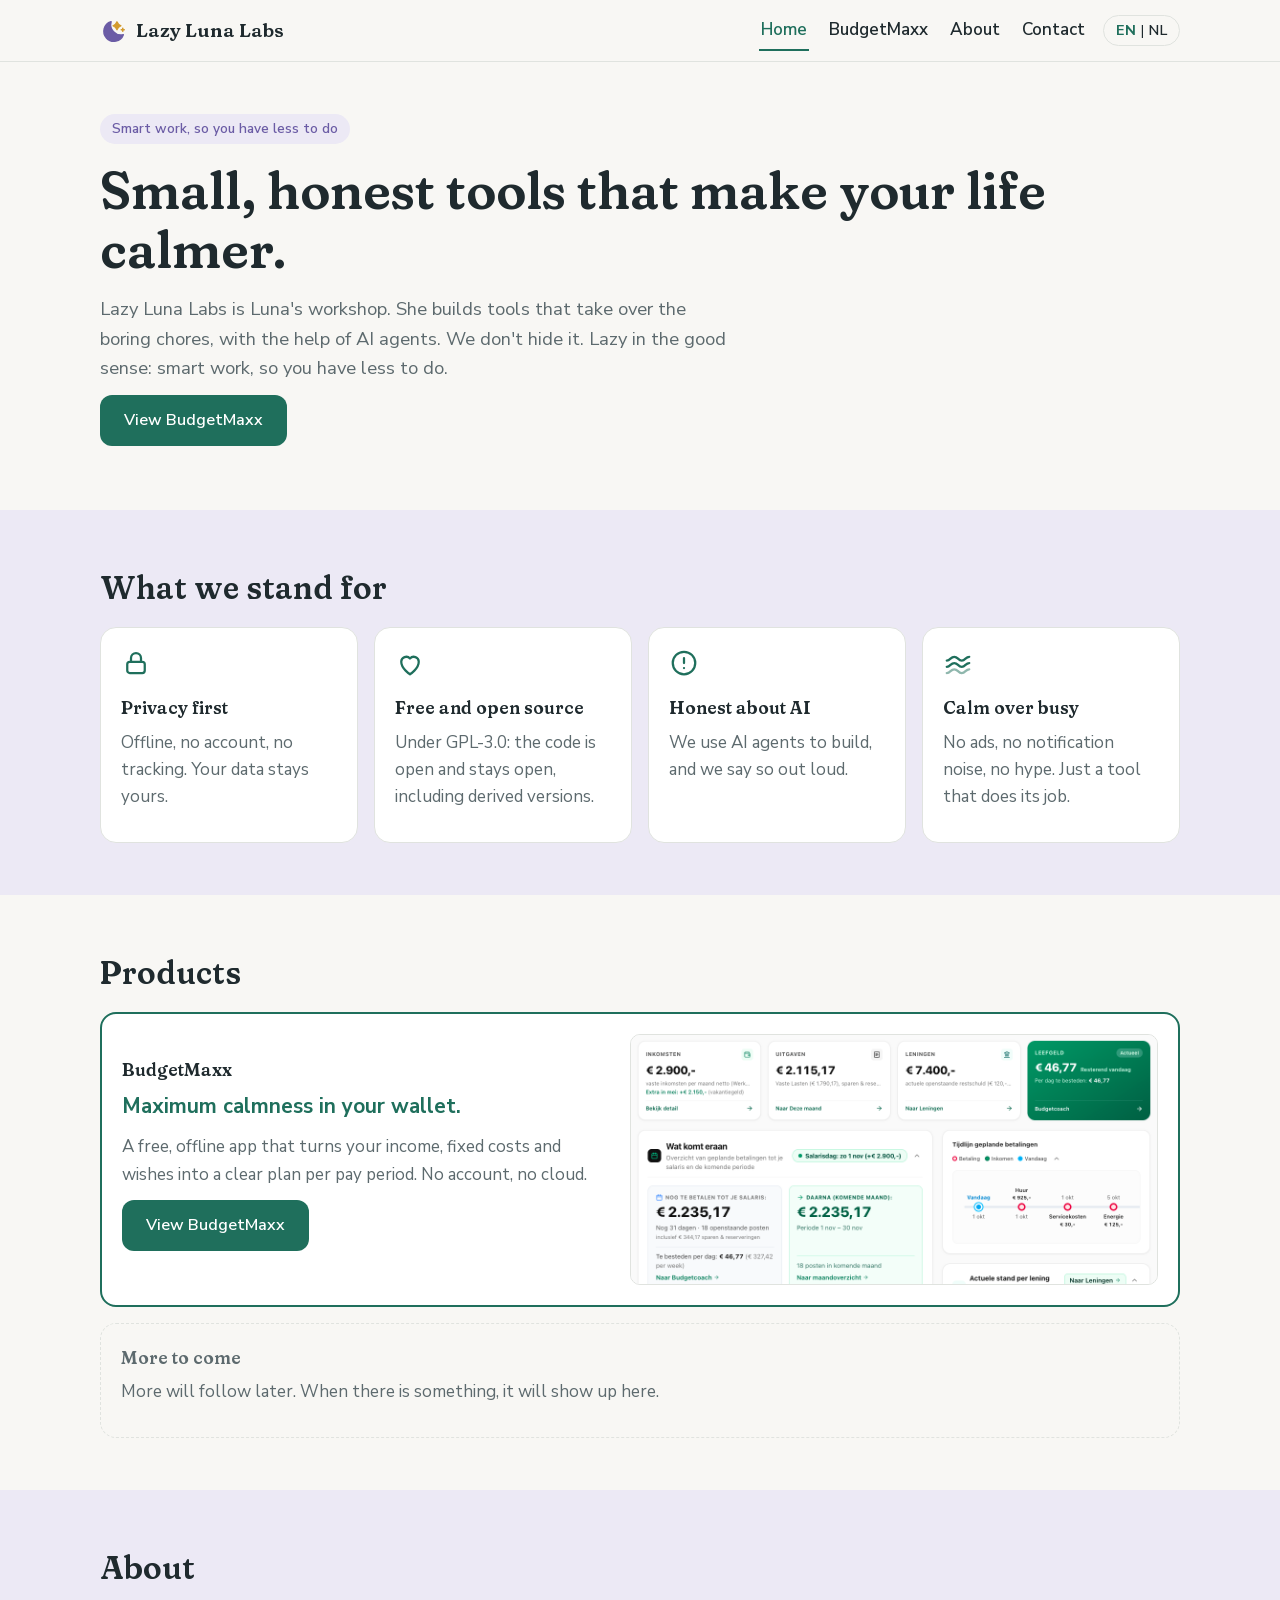
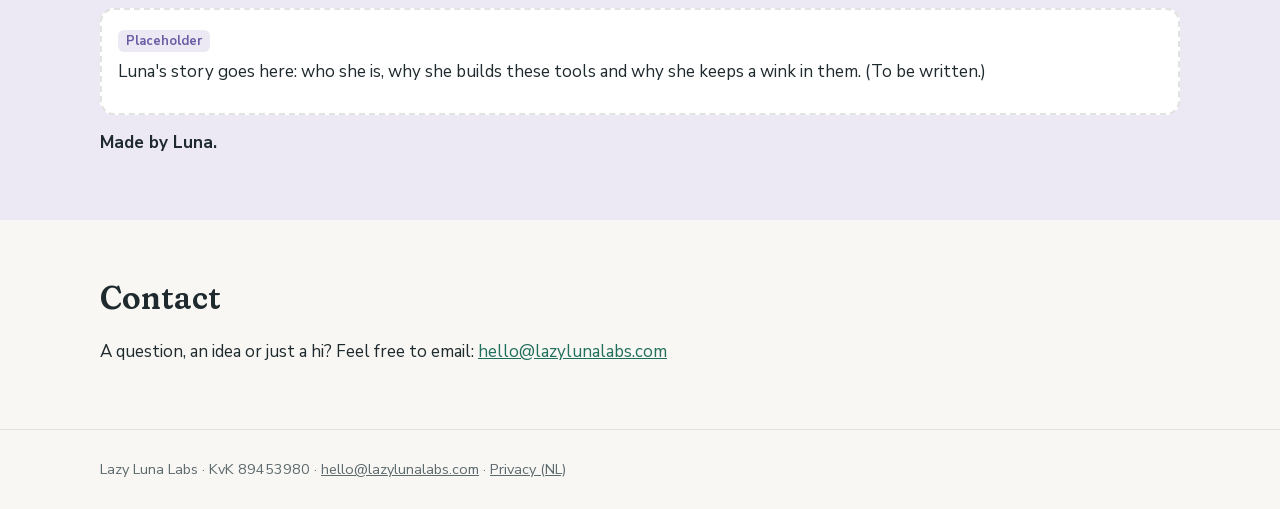
==== en/index.html @ f91ce864 "feat: website Lazy Luna Labs + BudgetMaxx (NL/EN) Co-Authored-By: Claude Opus 5.5 <noreply@anthropic" ====
<!doctype html>
<html lang="en">
<head>
<meta charset="utf-8">
<meta name="viewport" content="width=device-width, initial-scale=1">
<title>Lazy Luna Labs: small, honest tools for a calmer life</title>
<meta name="description" content="Lazy Luna Labs makes small, honest tools that make your life calmer. Made by Luna, with the help of AI agents.">
<link rel="alternate" hreflang="nl" href="../nl/index.html">
<link rel="alternate" hreflang="en" href="../en/index.html">
<link rel="alternate" hreflang="x-default" href="../index.html">
<link rel="stylesheet" href="../assets/site.css">
<style>
.prod{display:grid;gap:28px;grid-template-columns:1fr 1.1fr;align-items:center;border:2px solid var(--brand)}
@media (max-width:760px){.prod{grid-template-columns:1fr}}
.prod img{display:block;width:100%;height:auto;border-radius:10px;border:1px solid var(--line)}
.soon{border-style:dashed;margin-top:16px;background:transparent;color:var(--muted)}
</style>
<script src="../assets/sterren.js" defer></script>
<link rel="icon" type="image/svg+xml" href="../assets/favicon.svg">
<link rel="icon" type="image/png" sizes="32x32" href="../assets/favicon-32.png">
<link rel="apple-touch-icon" href="../assets/apple-touch-icon.png">
</head>
<body>
<a class="skip" href="#main">Skip to main content</a>
<header class="site-header">
<div class="w topbar">
<a class="logo" href="index.html"><svg width="28" height="28" viewBox="0 0 32 32" aria-hidden="true"><path class="lm" d="M12.6 5.4A11.4 11.4 0 1 0 26.6 20.2A11.8 11.8 0 0 1 12.6 5.4Z"/><path class="ls" d="M19.4 5.4Q20.6 8.8 24.0 10.0Q20.6 11.2 19.4 14.6Q18.2 11.2 14.8 10.0Q18.2 8.8 19.4 5.4Z"/><path class="ls lp" d="M26.0 12.8V16.2M24.3 14.5H27.7"/></svg>Lazy Luna Labs</a>
<nav class="main-nav" aria-label="Main menu"><a href="index.html" aria-current="page">Home</a><a href="budgetmaxx/index.html">BudgetMaxx</a><a href="#over">About</a><a href="#contact">Contact</a></nav>
<span class="lang"><b aria-current="true">EN</b> | <a href="../nl/index.html" hreflang="nl" lang="nl" title="Nederlands">NL</a></span>
</div>
</header>
<main id="main">
<section id="top"><div class="w"><span class="badge">Smart work, so you have less to do</span><h1>Small, honest tools that make your life calmer.</h1><p class="lead muted">Lazy Luna Labs is Luna's workshop. She builds tools that take over the boring chores, with the help of AI agents. We don't hide it. Lazy in the good sense: smart work, so you have less to do.</p><p><a class="btn" href="budgetmaxx/index.html">View BudgetMaxx</a></p></div></section>
<section class="alt"><div class="w"><h2>What we stand for</h2><div class="grid"><div class="card"><svg width="30" height="30" viewBox="0 0 24 24" fill="none" stroke="currentColor" stroke-width="1.8" stroke-linecap="round" stroke-linejoin="round" aria-hidden="true"><rect x="5" y="11" width="14" height="9" rx="2"/><path d="M8 11V8a4 4 0 0 1 8 0v3"/></svg><h3>Privacy first</h3><p class="muted">Offline, no account, no tracking. Your data stays yours.</p></div><div class="card"><svg width="30" height="30" viewBox="0 0 24 24" fill="none" stroke="currentColor" stroke-width="1.8" stroke-linecap="round" stroke-linejoin="round" aria-hidden="true"><path d="M12 21s-7-4.4-7-10a4 4 0 0 1 7-2.6A4 4 0 0 1 19 11c0 5.600-7 10-7 10z"/></svg><h3>Free and open source</h3><p class="muted">Under GPL-3.0: the code is open and stays open, including derived versions.</p></div><div class="card"><svg width="30" height="30" viewBox="0 0 24 24" fill="none" stroke="currentColor" stroke-width="1.8" stroke-linecap="round" stroke-linejoin="round" aria-hidden="true"><circle cx="12" cy="12" r="9"/><path d="M12 8v4M12 16h.01"/></svg><h3>Honest about AI</h3><p class="muted">We use AI agents to build, and we say so out loud.</p></div><div class="card"><svg width="30" height="30" viewBox="0 0 24 24" fill="none" stroke="currentColor" stroke-width="1.8" stroke-linecap="round" stroke-linejoin="round" aria-hidden="true"><path d="M3 15c3 0 3-3 6-3s3 3 6 3 3-3 6-3"/><path d="M3 20c3 0 3-3 6-3s3 3 6 3 3-3 6-3" opacity=".5"/><path d="M3 10c3 0 3-3 6-3s3 3 6 3 3-3 6-3"/></svg><h3>Calm over busy</h3><p class="muted">No ads, no notification noise, no hype. Just a tool that does its job.</p></div></div></div></section>
<section id="budgetmaxx"><div class="w"><h2>Products</h2>
<div class="card prod"><div><h3>BudgetMaxx</h3><p class="slogan">Maximum calmness in your wallet.</p><p class="muted">A free, offline app that turns your income, fixed costs and wishes into a clear plan per pay period. No account, no cloud.</p><p><a class="btn" href="budgetmaxx/index.html">View BudgetMaxx</a></p></div>
<img src="img/hero-dashboard.png" width="1100" height="520" alt="Excerpt of the BudgetMaxx dashboard: income, spending, loan and pocket money in one overview"></div>
<div class="card soon"><h3>More to come</h3><p>More will follow later. When there is something, it will show up here.</p></div></div></section>
<section id="over" class="alt"><div class="w"><h2>About</h2>
<div class="ph"><b class="t">Placeholder</b><p>Luna's story goes here: who she is, why she builds these tools and why she keeps a wink in them. (To be written.)</p></div><p style="margin-top:14px"><b>Made by Luna.</b></p></div></section>
<section id="contact"><div class="w"><h2>Contact</h2><p>A question, an idea or just a hi? Feel free to email: <a href="mailto:hello@lazylunalabs.com">hello@lazylunalabs.com</a></p></div></section>
</main>
<footer class="site-footer"><div class="w">
<div>Lazy Luna Labs · KvK 89453980 · <a href="mailto:hello@lazylunalabs.com">hello@lazylunalabs.com</a> · <a href="../nl/budgetmaxx/privacy.html" hreflang="nl">Privacy (NL)</a></div>
</div></footer>
</body>
</html>
---- assets/site.css ----
@font-face{font-family:'Fraunces';font-style:normal;font-weight:100 900;font-display:swap;src:url(fonts/Fraunces-e0ad8e.woff2) format('woff2');unicode-range:U+0000-00FF,U+0131,U+0152-0153,U+02BB-02BC,U+02C6,U+02DA,U+02DC,U+0304,U+0308,U+0329,U+2000-206F,U+20AC,U+2122,U+2191,U+2193,U+2212,U+2215,U+FEFF,U+FFFD}
@font-face{font-family:'Nunito Sans';font-style:normal;font-weight:200 1000;font-display:swap;src:url(fonts/NunitoSans-9ad6ba.woff2) format('woff2');unicode-range:U+0000-00FF,U+0131,U+0152-0153,U+02BB-02BC,U+02C6,U+02DA,U+02DC,U+0304,U+0308,U+0329,U+2000-206F,U+20AC,U+2122,U+2191,U+2193,U+2212,U+2215,U+FEFF,U+FFFD}
/* Lazy Luna Labs: gedeelde stijl voor alle pagina's (offline, geen externe bronnen).
   Paginaspecifieke stijl blijft in een klein <style>-blok op de pagina zelf. */
:root{--bg:#f8f7f4;--card:#fff;--text:#1f2a2e;--muted:#5d6a6e;--brand:#1f6f5c;--brand-t:#fff;--line:#e0e3df;--soft:#ece9f5;--acc:#6b5ca5;
 /* de kopbalk gebruikt deze vaste waarden, zodat hij overal identiek blijft (ook binnen BudgetMaxx) */
 --hbg:var(--bg);--hline:var(--line);--htext:var(--text)}
@media (prefers-color-scheme:dark){:root{--bg:#131817;--card:#1b2321;--text:#e8edea;--muted:#a0b0aa;--brand:#4fb89b;--brand-t:#0c1512;--line:#2c3835;--soft:#232035;--acc:#b3a6ec}}
/* BudgetMaxx: eigen muntgroene sfeer binnen dezelfde site */
body.in-budgetmaxx{--bg:#f7f8f6;--card:#fff;--text:#1d2a26;--muted:#5a6a64;--line:#dde3df;--soft:#e8f1ed}
@media (prefers-color-scheme:dark){body.in-budgetmaxx{--bg:#121816;--card:#1a2320;--text:#e6ede9;--muted:#9fb0a8;--line:#2b3834;--soft:#1d2b26}}

*{box-sizing:border-box}
html{scroll-padding-top:130px;scroll-behavior:smooth;-webkit-text-size-adjust:100%}
body{margin:0;font:17px/1.6 'Nunito Sans',system-ui,-apple-system,'Segoe UI',sans-serif;background:var(--bg);color:var(--text)}
.w{max-width:1120px;margin:0 auto;padding:0 20px}
section{padding:52px 0}
h1{font-size:clamp(2rem,6.5vw,3.3rem);line-height:1.12;margin:0 0 16px}
h2{font-size:clamp(1.5rem,4vw,2rem);margin:0 0 14px}
h3{margin:0 0 6px;font-size:1.1rem}
h1,h2,h3,p,li,summary,td{overflow-wrap:anywhere}
p{margin:0 0 12px}.muted{color:var(--muted)}
a{color:var(--brand)}
img{max-width:100%}

/* knoppen, focus, skip-link */
.btn{display:inline-block;background:var(--brand);color:var(--brand-t);padding:13px 24px;border-radius:12px;text-decoration:none;font-weight:600;border:0;font-size:1rem;cursor:pointer}
.btn2{background:transparent;color:var(--brand);border:2px solid var(--brand);padding:11px 22px}
:is(a,button,input,summary):focus-visible{outline:3px solid var(--brand);outline-offset:2px;border-radius:4px}
.skip{position:absolute;left:12px;top:-60px;background:var(--brand);color:var(--brand-t);padding:10px 16px;border-radius:0 0 10px 10px;z-index:100;text-decoration:none;font-weight:600}
.skip:focus{top:0}

/* NIVEAU 1: kopbalk van Lazy Luna Labs, op elke pagina identiek */
.site-header{position:sticky;top:0;z-index:40;background:var(--hbg);border-bottom:1px solid var(--hline)}
.topbar{display:flex;align-items:center;gap:6px 16px;padding-top:10px;padding-bottom:10px}
.logo{display:inline-flex;align-items:center;gap:8px;font-family:'Fraunces',Georgia,serif;font-variation-settings:'SOFT' 100,'WONK' 0;font-weight:600;font-size:1.2rem;color:var(--htext);text-decoration:none;white-space:nowrap}
.logo svg{flex:none}
.lm,.ls{stroke-linecap:round;stroke-linejoin:round}
.lm{fill:#6b5ca5;stroke:#6b5ca5;stroke-width:1.8}.ls{fill:#d39b2f;stroke:#d39b2f;stroke-width:1.4}
@media (prefers-color-scheme:dark){.lm{fill:#b3a6ec;stroke:#b3a6ec}.ls{fill:#f0c46a;stroke:#f0c46a}}
.in-budgetmaxx .ls{fill:#1f6f5c;stroke:#1f6f5c}
@media (prefers-color-scheme:dark){.in-budgetmaxx .ls{fill:#4fb89b;stroke:#4fb89b}}
.main-nav{display:flex;gap:2px 18px;align-items:center;margin-left:auto}
.main-nav a{color:var(--htext);text-decoration:none;font-weight:600;padding:6px 2px;border-bottom:2px solid transparent}
.main-nav a:hover{border-bottom-color:var(--hline)}
.main-nav a[aria-current]{color:var(--brand);border-bottom-color:var(--brand)}
.lang{font-size:.9rem;border:1px solid var(--hline);border-radius:99px;padding:3px 12px;white-space:nowrap;color:var(--htext)}
.lang b{color:var(--brand)}
.lang a{font-weight:600;color:var(--htext);text-decoration:none}

/* NIVEAU 2: BudgetMaxx-balk (broodkruimel + subtabs) */
.subbar{background:var(--soft);border-top:1px solid var(--hline)}
.subbar-inner{display:flex;align-items:center;gap:4px 20px}
.crumb{display:inline-flex;align-items:center;gap:6px;padding:8px 0;white-space:nowrap;font-size:.9rem;color:var(--muted);flex:none}
.crumb a{color:var(--muted);text-decoration:none}
.crumb a:hover{color:var(--text);text-decoration:underline}
.crumb strong{color:var(--brand)}
.sub-nav{display:flex;align-items:center;gap:4px 6px;margin-left:auto;min-width:0;overflow-x:auto;scrollbar-width:none;-webkit-overflow-scrolling:touch;padding:6px 2px}
.sub-nav::-webkit-scrollbar{display:none}
.sub-nav a{flex:none;white-space:nowrap;color:var(--text);text-decoration:none;font-weight:500;font-size:.94rem;padding:5px 11px;border-radius:99px;border:1px solid transparent}
.sub-nav a:hover{background:var(--card)}
.sub-nav a[aria-current]{background:var(--brand);color:var(--brand-t);font-weight:600}
.sub-nav a.sub-cta{border-color:var(--brand);color:var(--brand);font-weight:600}
.sub-nav a.sub-cta:hover{background:var(--card)}

@media (max-width:760px){
.w{padding:0 16px}
.site-header{position:static}  /* drie rijen hoog: op telefoon niet vastplakken */
.topbar{flex-wrap:wrap;padding-top:10px;padding-bottom:6px}
.logo{order:1}
.lang{order:2;margin-left:auto}
.main-nav{order:3;width:100%;margin-left:0;justify-content:space-between;gap:0 6px;border-top:1px solid var(--hline)}
.main-nav a{padding:8px 2px;font-size:.98rem}
.subbar-inner{flex-direction:column;align-items:stretch;gap:0}
.crumb{padding:6px 0 0;font-size:.85rem}
.sub-nav{margin-left:0;padding:4px 16px 8px 0;-webkit-mask-image:linear-gradient(to right,#000 88%,transparent);mask-image:linear-gradient(to right,#000 88%,transparent)}
}

/* gedeelde onderdelen */
.badge{display:inline-block;background:var(--soft);color:var(--acc);padding:4px 12px;border-radius:99px;font-size:.85rem;margin-bottom:16px;font-weight:600}
.in-budgetmaxx .badge{color:var(--brand)}
.lead{font-size:1.15rem;max-width:640px}
.grid{display:grid;gap:16px;grid-template-columns:repeat(auto-fit,minmax(min(100%,230px),1fr))}
.card{background:var(--card);border:1px solid var(--line);border-radius:16px;padding:20px}
.card svg{color:var(--brand);margin-bottom:8px}
.alt{background:var(--soft)}
.slogan{font-size:1.3rem;font-weight:700;color:var(--brand);margin:0 0 10px}
.ph{border:2px dashed var(--line);border-radius:14px;padding:16px;background:var(--card)}
.ph b.t{display:inline-block;background:var(--soft);color:var(--acc);border-radius:6px;padding:1px 8px;font-size:.8rem;margin-bottom:6px}
section.top{padding:28px 0 48px}
.row{display:flex;gap:12px;flex-wrap:wrap;margin-top:8px}
.photo{aspect-ratio:1;max-width:260px;border:2px dashed var(--line);border-radius:50%;display:flex;align-items:center;justify-content:center;color:var(--muted);background:var(--card)}
.ico{color:var(--brand);flex:none}
.card .ico{margin-bottom:8px}
.illu{display:flex;gap:24px;align-items:center}
@media (max-width:600px){.illu{flex-direction:column;align-items:flex-start}}
.num{width:36px;height:36px;border-radius:50%;background:var(--brand);color:var(--brand-t);display:flex;align-items:center;justify-content:center;font-weight:700;margin-bottom:10px}
.doc{max-width:760px}.doc h2{margin-top:32px}.doc li{margin-bottom:8px}.doc ol,.doc ul{padding-left:1.3em}
.warn{background:var(--soft);border:2px solid var(--brand);border-radius:12px;padding:14px 18px;margin-bottom:24px}
details{background:var(--card);border:1px solid var(--line);border-radius:12px;padding:14px 18px;margin-bottom:10px}
summary{cursor:pointer;font-weight:600}
details p{margin:10px 0 0}
label{display:block;font-weight:600;margin-bottom:6px}
input[type=email],input[type=text]{width:100%;padding:12px;border-radius:8px;border:1px solid var(--line);background:var(--card);color:var(--text);font:inherit;margin-bottom:14px}
form{max-width:480px}

/* footer */
.site-footer{padding:28px 0;border-top:1px solid var(--line);color:var(--muted);font-size:.9rem}
.site-footer a{color:inherit}
.footer-sub{margin-top:6px;font-size:.85rem}

@media (prefers-reduced-motion:reduce){html{scroll-behavior:auto}}

/* vloeiende overgang tussen pagina's (alleen browsers die dit kennen; geen script) */
@view-transition{navigation:auto}
@media (prefers-reduced-motion:reduce){@view-transition{navigation:none}}

.lp{fill:none!important;stroke-width:1.8}

/* Lettertypes: Fraunces voor woordmerk en koppen, Nunito Sans voor de rest */
h1,h2,h3,.card h3,.logo{font-family:'Fraunces',Georgia,serif;font-variation-settings:'SOFT' 100,'WONK' 0;font-weight:600}
button,input,textarea,select{font-family:inherit}
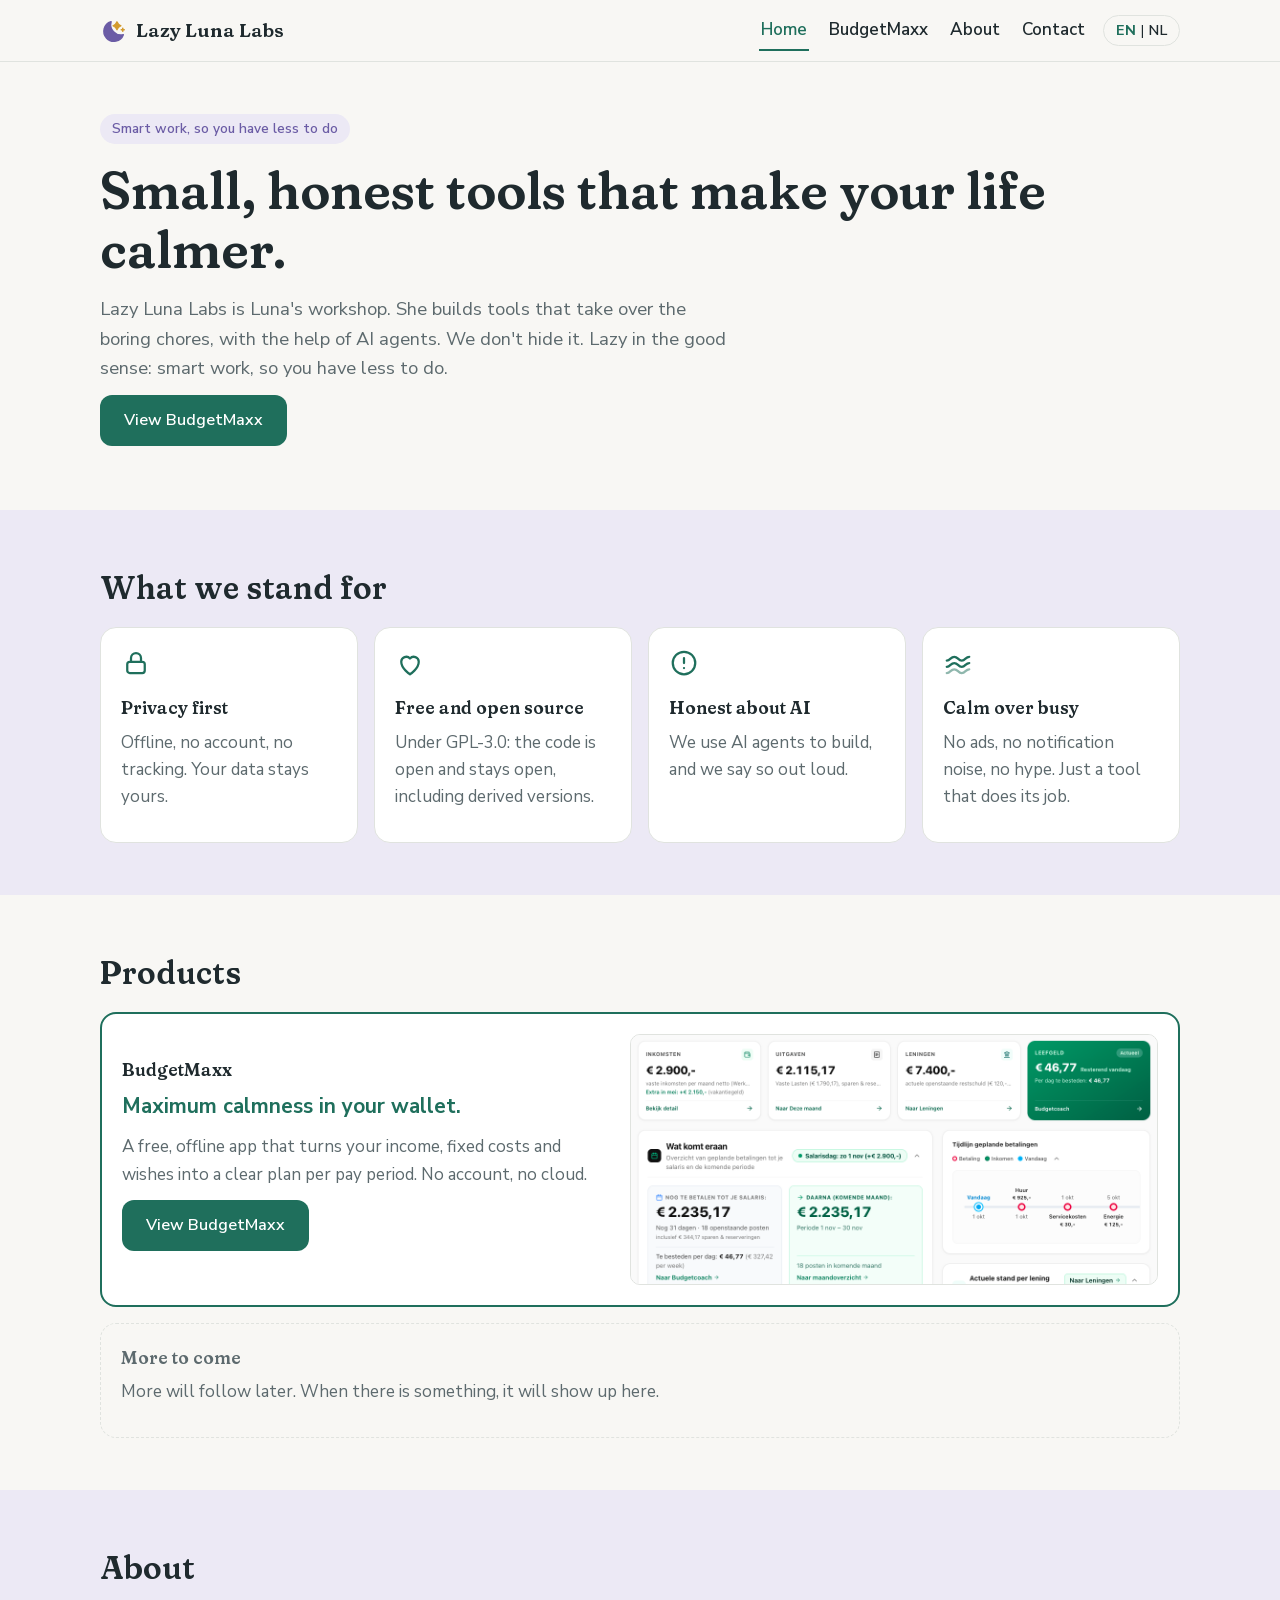
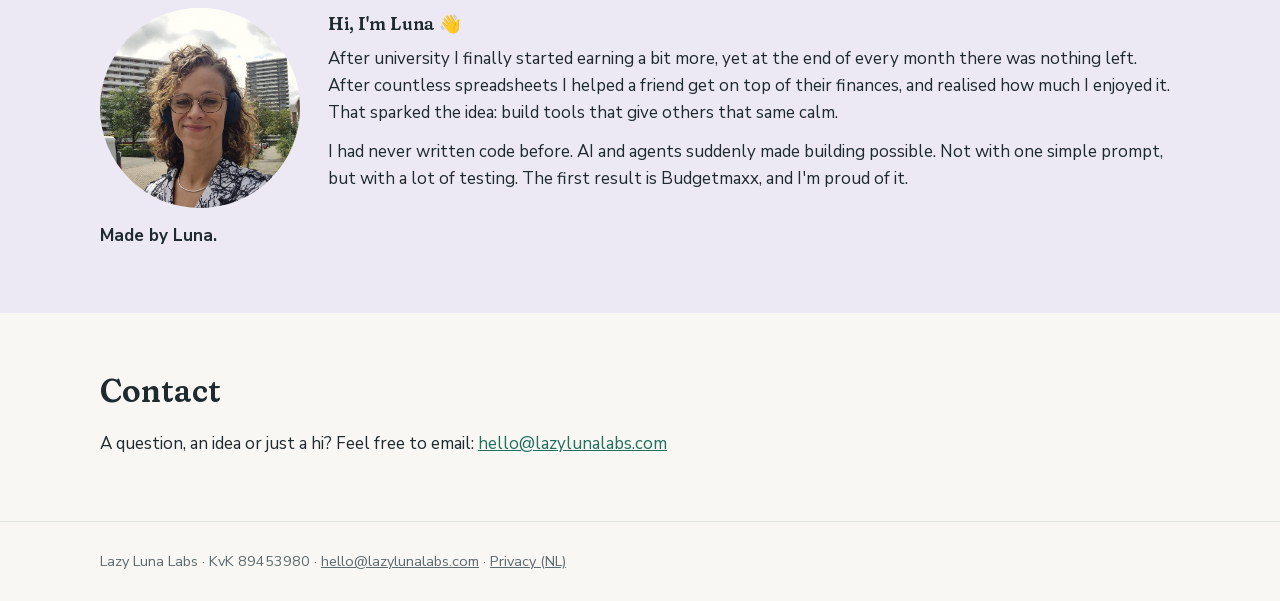
==== commit c7888f06: "feat(over): verhaal + foto Luna op homepage (NL/EN) en over.html (concept, nog niet gepusht) Co-Auth" ====
--- a/en/index.html
+++ b/en/index.html
@@ -37,7 +37,11 @@
 <img src="img/hero-dashboard.png" width="1100" height="520" alt="Excerpt of the BudgetMaxx dashboard: income, spending, loan and pocket money in one overview"></div>
 <div class="card soon"><h3>More to come</h3><p>More will follow later. When there is something, it will show up here.</p></div></div></section>
 <section id="over" class="alt"><div class="w"><h2>About</h2>
-<div class="ph"><b class="t">Placeholder</b><p>Luna's story goes here: who she is, why she builds these tools and why she keeps a wink in them. (To be written.)</p></div><p style="margin-top:14px"><b>Made by Luna.</b></p></div></section>
+<div style="display:flex;gap:28px;align-items:center;flex-wrap:wrap"><div class="photo" style="border:none;overflow:hidden;padding:0;width:200px;flex:none"><img src="../assets/img/luna.jpg" alt="Luna, founder of Lazy Luna Labs" width="675" height="900" loading="lazy" style="width:100%;height:100%;object-fit:cover;object-position:50% 40%;display:block"></div><div style="flex:1;min-width:240px">
+<h3 style="margin-top:0">Hi, I'm Luna 👋</h3>
+<p>After university I finally started earning a bit more, yet at the end of every month there was nothing left. After countless spreadsheets I helped a friend get on top of their finances, and realised how much I enjoyed it. That sparked the idea: build tools that give others that same calm.</p>
+<p>I had never written code before. AI and agents suddenly made building possible. Not with one simple prompt, but with a lot of testing. The first result is Budgetmaxx, and I'm proud of it.</p>
+</div></div><p style="margin-top:14px"><b>Made by Luna.</b></p></div></section>
 <section id="contact"><div class="w"><h2>Contact</h2><p>A question, an idea or just a hi? Feel free to email: <a href="mailto:hello@lazylunalabs.com">hello@lazylunalabs.com</a></p></div></section>
 </main>
 <footer class="site-footer"><div class="w">
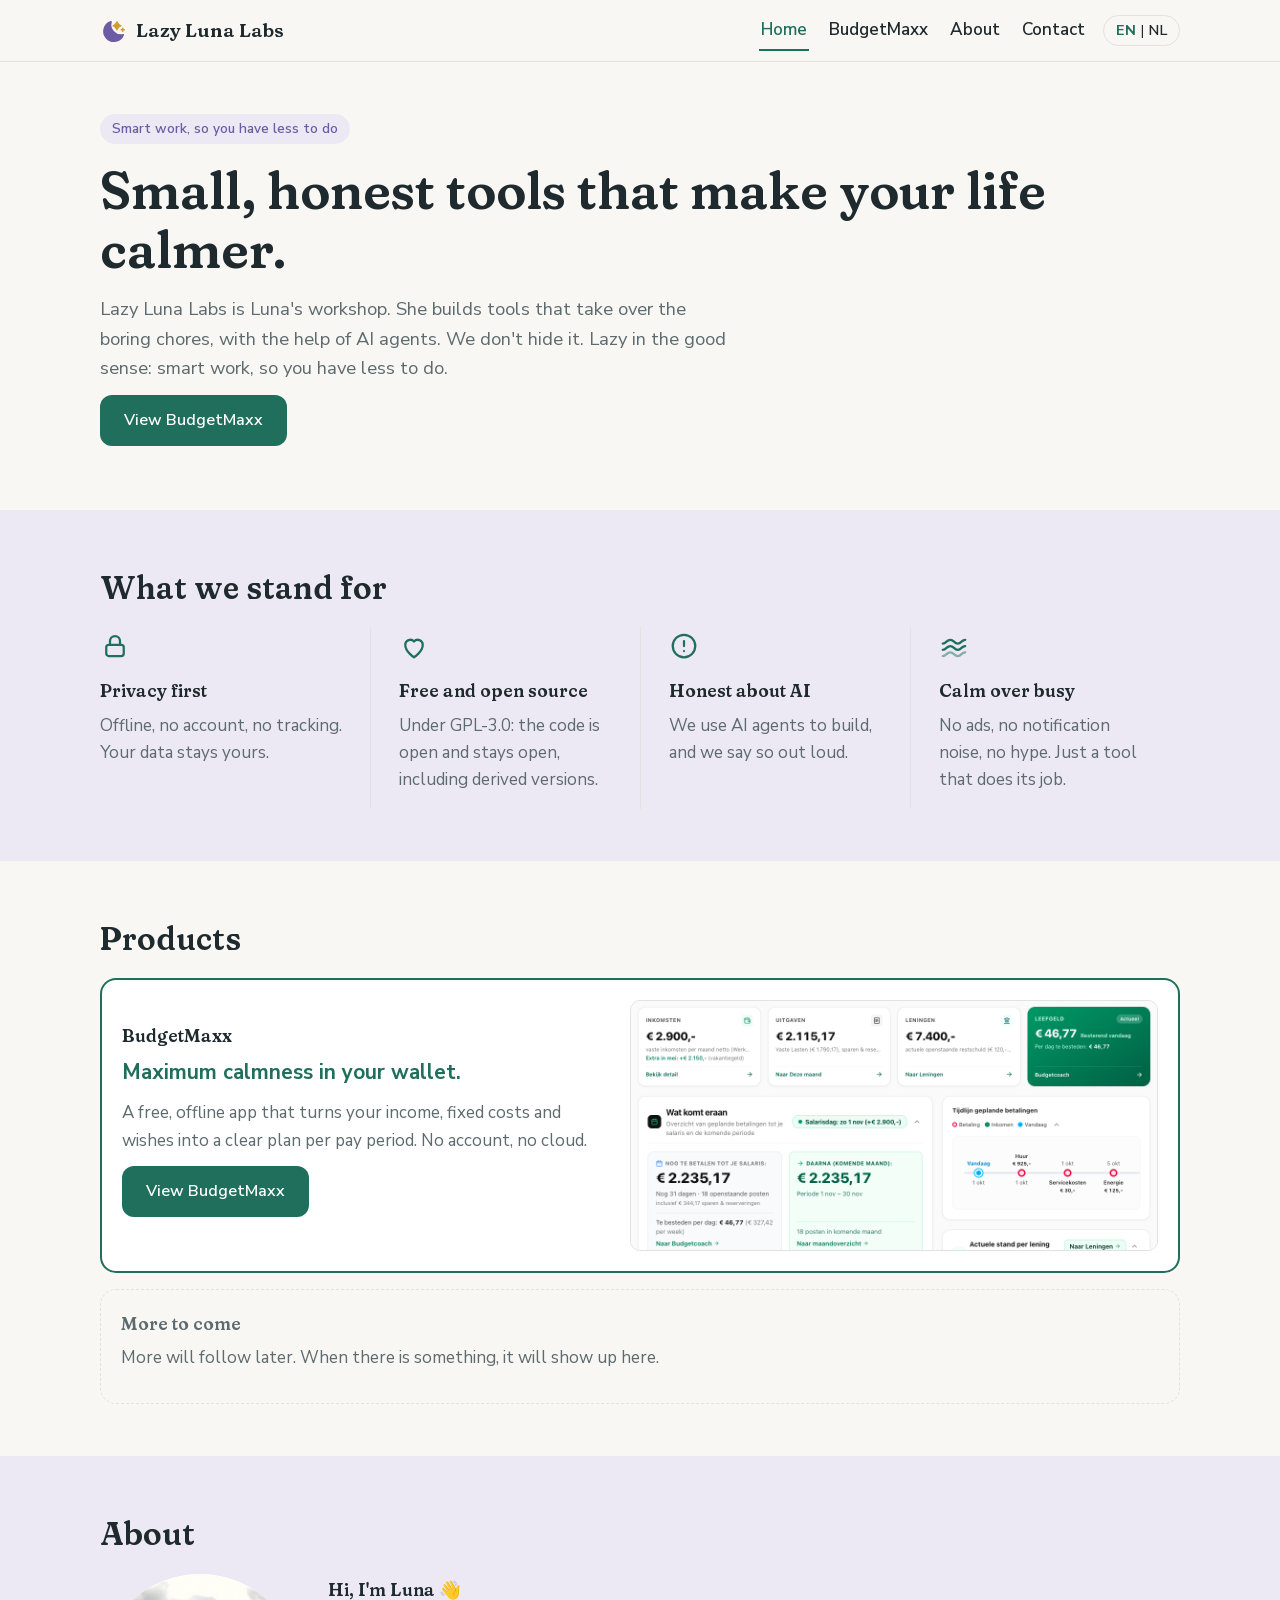
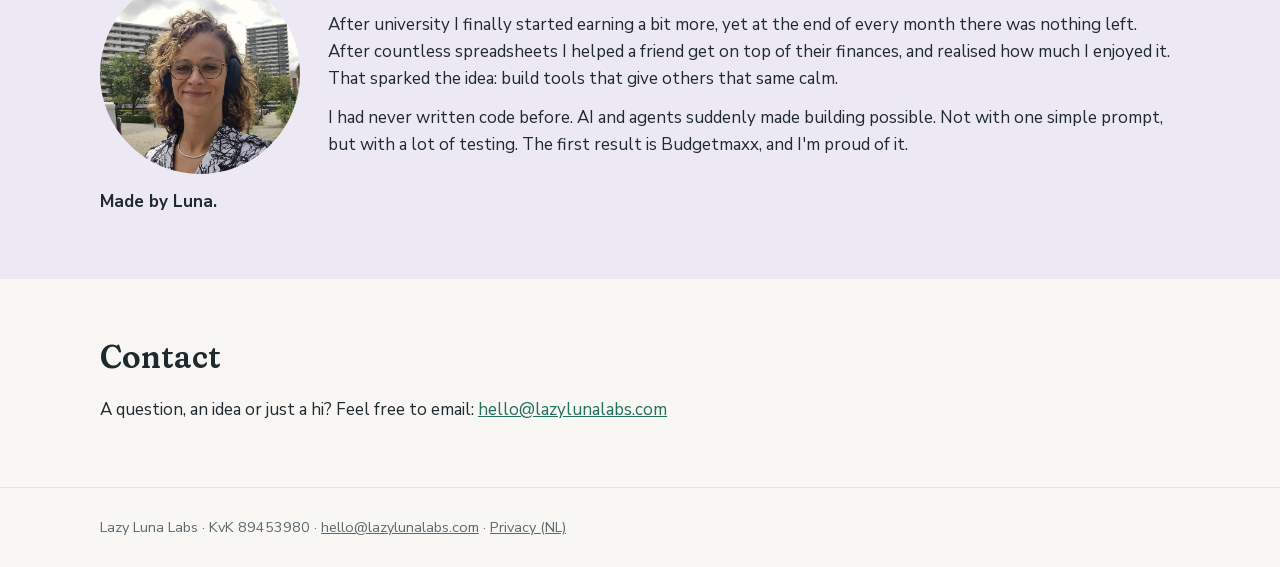
==== commit f17c9b1c: "style(home): waarden zonder kaarten, subtiele scheidingen (NL/EN) Co-Authored-By: Claude Opus 5.5 <n" ====
--- a/en/index.html
+++ b/en/index.html
@@ -31,7 +31,7 @@
 </header>
 <main id="main">
 <section id="top"><div class="w"><span class="badge">Smart work, so you have less to do</span><h1>Small, honest tools that make your life calmer.</h1><p class="lead muted">Lazy Luna Labs is Luna's workshop. She builds tools that take over the boring chores, with the help of AI agents. We don't hide it. Lazy in the good sense: smart work, so you have less to do.</p><p><a class="btn" href="budgetmaxx/index.html">View BudgetMaxx</a></p></div></section>
-<section class="alt"><div class="w"><h2>What we stand for</h2><div class="grid"><div class="card"><svg width="30" height="30" viewBox="0 0 24 24" fill="none" stroke="currentColor" stroke-width="1.8" stroke-linecap="round" stroke-linejoin="round" aria-hidden="true"><rect x="5" y="11" width="14" height="9" rx="2"/><path d="M8 11V8a4 4 0 0 1 8 0v3"/></svg><h3>Privacy first</h3><p class="muted">Offline, no account, no tracking. Your data stays yours.</p></div><div class="card"><svg width="30" height="30" viewBox="0 0 24 24" fill="none" stroke="currentColor" stroke-width="1.8" stroke-linecap="round" stroke-linejoin="round" aria-hidden="true"><path d="M12 21s-7-4.4-7-10a4 4 0 0 1 7-2.6A4 4 0 0 1 19 11c0 5.600-7 10-7 10z"/></svg><h3>Free and open source</h3><p class="muted">Under GPL-3.0: the code is open and stays open, including derived versions.</p></div><div class="card"><svg width="30" height="30" viewBox="0 0 24 24" fill="none" stroke="currentColor" stroke-width="1.8" stroke-linecap="round" stroke-linejoin="round" aria-hidden="true"><circle cx="12" cy="12" r="9"/><path d="M12 8v4M12 16h.01"/></svg><h3>Honest about AI</h3><p class="muted">We use AI agents to build, and we say so out loud.</p></div><div class="card"><svg width="30" height="30" viewBox="0 0 24 24" fill="none" stroke="currentColor" stroke-width="1.8" stroke-linecap="round" stroke-linejoin="round" aria-hidden="true"><path d="M3 15c3 0 3-3 6-3s3 3 6 3 3-3 6-3"/><path d="M3 20c3 0 3-3 6-3s3 3 6 3 3-3 6-3" opacity=".5"/><path d="M3 10c3 0 3-3 6-3s3 3 6 3 3-3 6-3"/></svg><h3>Calm over busy</h3><p class="muted">No ads, no notification noise, no hype. Just a tool that does its job.</p></div></div></div></section>
+<section class="alt"><div class="w"><h2>What we stand for</h2><div class="values"><div><svg width="30" height="30" viewBox="0 0 24 24" fill="none" stroke="currentColor" stroke-width="1.8" stroke-linecap="round" stroke-linejoin="round" aria-hidden="true"><rect x="5" y="11" width="14" height="9" rx="2"/><path d="M8 11V8a4 4 0 0 1 8 0v3"/></svg><h3>Privacy first</h3><p class="muted">Offline, no account, no tracking. Your data stays yours.</p></div><div><svg width="30" height="30" viewBox="0 0 24 24" fill="none" stroke="currentColor" stroke-width="1.8" stroke-linecap="round" stroke-linejoin="round" aria-hidden="true"><path d="M12 21s-7-4.4-7-10a4 4 0 0 1 7-2.6A4 4 0 0 1 19 11c0 5.600-7 10-7 10z"/></svg><h3>Free and open source</h3><p class="muted">Under GPL-3.0: the code is open and stays open, including derived versions.</p></div><div><svg width="30" height="30" viewBox="0 0 24 24" fill="none" stroke="currentColor" stroke-width="1.8" stroke-linecap="round" stroke-linejoin="round" aria-hidden="true"><circle cx="12" cy="12" r="9"/><path d="M12 8v4M12 16h.01"/></svg><h3>Honest about AI</h3><p class="muted">We use AI agents to build, and we say so out loud.</p></div><div><svg width="30" height="30" viewBox="0 0 24 24" fill="none" stroke="currentColor" stroke-width="1.8" stroke-linecap="round" stroke-linejoin="round" aria-hidden="true"><path d="M3 15c3 0 3-3 6-3s3 3 6 3 3-3 6-3"/><path d="M3 20c3 0 3-3 6-3s3 3 6 3 3-3 6-3" opacity=".5"/><path d="M3 10c3 0 3-3 6-3s3 3 6 3 3-3 6-3"/></svg><h3>Calm over busy</h3><p class="muted">No ads, no notification noise, no hype. Just a tool that does its job.</p></div></div></div></section>
 <section id="budgetmaxx"><div class="w"><h2>Products</h2>
 <div class="card prod"><div><h3>BudgetMaxx</h3><p class="slogan">Maximum calmness in your wallet.</p><p class="muted">A free, offline app that turns your income, fixed costs and wishes into a clear plan per pay period. No account, no cloud.</p><p><a class="btn" href="budgetmaxx/index.html">View BudgetMaxx</a></p></div>
 <img src="img/hero-dashboard.png" width="1100" height="520" alt="Excerpt of the BudgetMaxx dashboard: income, spending, loan and pocket money in one overview"></div>
--- a/assets/site.css
+++ b/assets/site.css
@@ -120,3 +120,10 @@
 /* Lettertypes: Fraunces voor woordmerk en koppen, Nunito Sans voor de rest */
 h1,h2,h3,.card h3,.logo{font-family:'Fraunces',Georgia,serif;font-variation-settings:'SOFT' 100,'WONK' 0;font-weight:600}
 button,input,textarea,select{font-family:inherit}
+/* Waar we voor staan: geen kaarten, subtiele scheidingen (Luna, 18 okt) */
+.values{display:grid;grid-template-columns:repeat(4,1fr);margin-top:8px}
+.values>div{padding:4px 28px;border-left:1px solid var(--line)}
+.values>div:first-child{padding-left:0;border-left:0}
+.values svg{color:var(--brand);margin-bottom:8px}
+@media (max-width:900px){.values{grid-template-columns:1fr 1fr;row-gap:28px}.values>div:nth-child(odd){padding-left:0;border-left:0}}
+@media (max-width:560px){.values{grid-template-columns:1fr;row-gap:0}.values>div{padding:18px 0;border-left:0;border-top:1px solid var(--line)}.values>div:first-child{border-top:0;padding-top:0}}
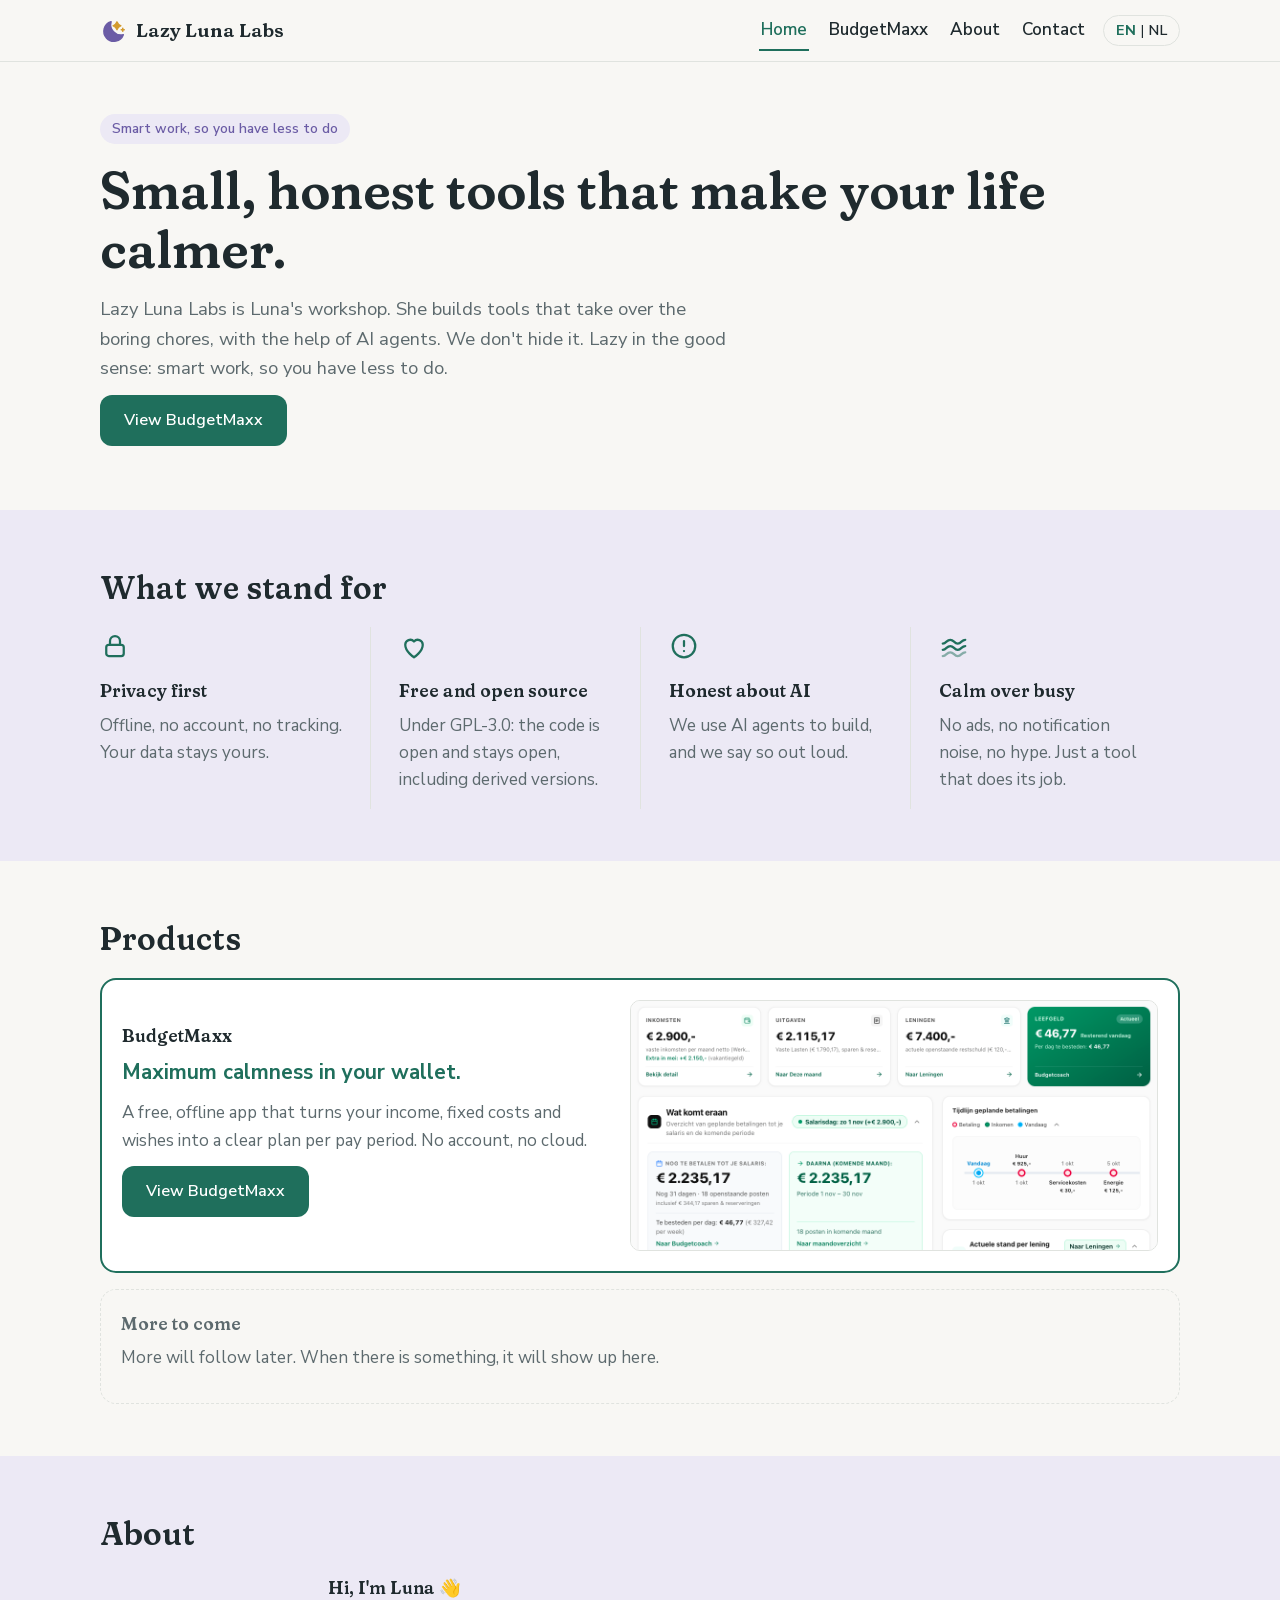
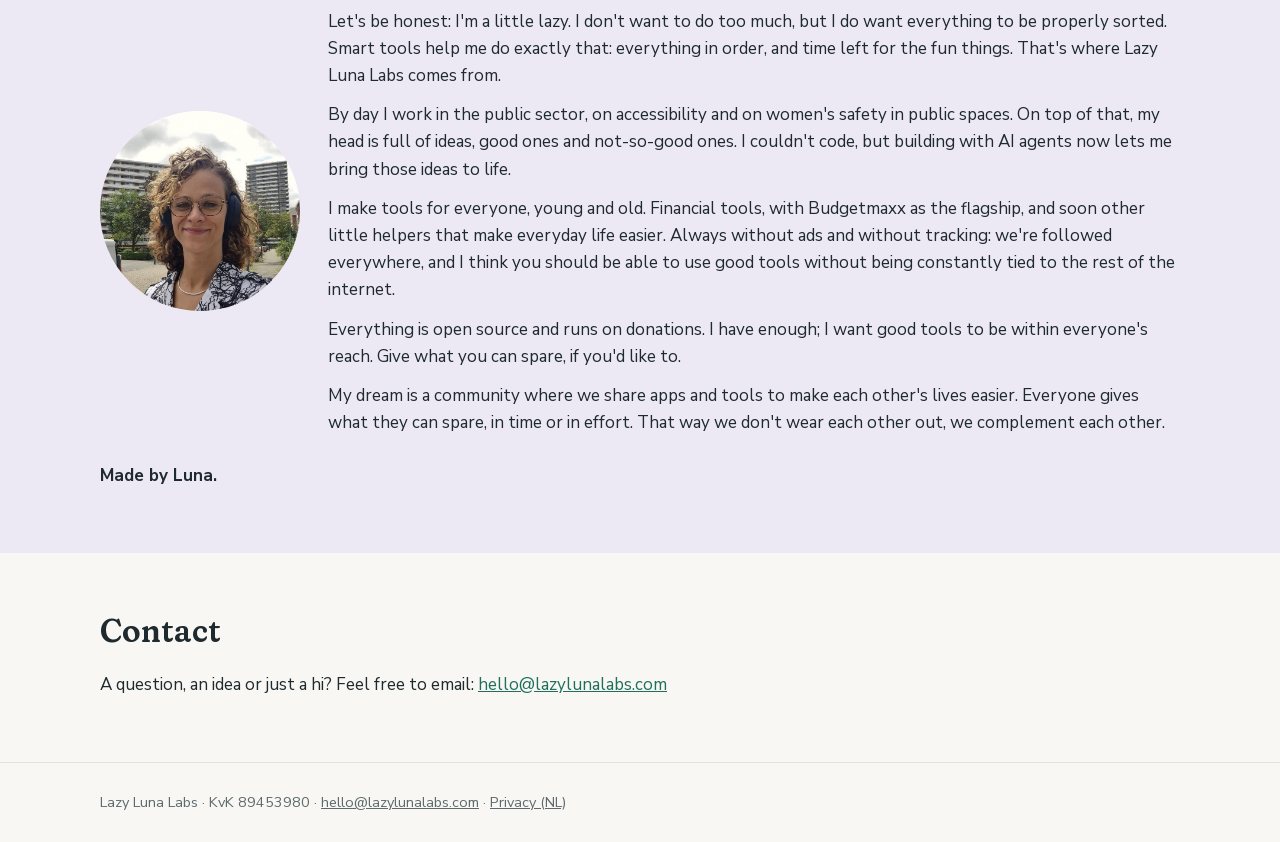
==== commit 398a4c6a: "feat(home): algemeen verhaal Luna/Lazy Luna Labs (NL/EN, concept) Co-Authored-By: Claude Opus 5.5 <n" ====
--- a/en/index.html
+++ b/en/index.html
@@ -39,9 +39,11 @@
 <section id="over" class="alt"><div class="w"><h2>About</h2>
 <div style="display:flex;gap:28px;align-items:center;flex-wrap:wrap"><div class="photo" style="border:none;overflow:hidden;padding:0;width:200px;flex:none"><img src="../assets/img/luna.jpg" alt="Luna, founder of Lazy Luna Labs" width="675" height="900" loading="lazy" style="width:100%;height:100%;object-fit:cover;object-position:50% 40%;display:block"></div><div style="flex:1;min-width:240px">
 <h3 style="margin-top:0">Hi, I'm Luna 👋</h3>
-<p>After university I finally started earning a bit more, yet at the end of every month there was nothing left. After countless spreadsheets I helped a friend get on top of their finances, and realised how much I enjoyed it. That sparked the idea: build tools that give others that same calm.</p>
-<p>I had never written code before. AI and agents suddenly made building possible. Not with one simple prompt, but with a lot of testing. The first result is Budgetmaxx, and I'm proud of it.</p>
-</div></div><p style="margin-top:14px"><b>Made by Luna.</b></p></div></section>
+<p>Let's be honest: I'm a little lazy. I don't want to do too much, but I do want everything to be properly sorted. Smart tools help me do exactly that: everything in order, and time left for the fun things. That's where Lazy Luna Labs comes from.</p>
+<p>By day I work in the public sector, on accessibility and on women's safety in public spaces. On top of that, my head is full of ideas, good ones and not-so-good ones. I couldn't code, but building with AI agents now lets me bring those ideas to life.</p>
+<p>I make tools for everyone, young and old. Financial tools, with Budgetmaxx as the flagship, and soon other little helpers that make everyday life easier. Always without ads and without tracking: we're followed everywhere, and I think you should be able to use good tools without being constantly tied to the rest of the internet.</p>
+<p>Everything is open source and runs on donations. I have enough; I want good tools to be within everyone's reach. Give what you can spare, if you'd like to.</p>
+<p>My dream is a community where we share apps and tools to make each other's lives easier. Everyone gives what they can spare, in time or in effort. That way we don't wear each other out, we complement each other.</p></div></div><p style="margin-top:14px"><b>Made by Luna.</b></p></div></section>
 <section id="contact"><div class="w"><h2>Contact</h2><p>A question, an idea or just a hi? Feel free to email: <a href="mailto:hello@lazylunalabs.com">hello@lazylunalabs.com</a></p></div></section>
 </main>
 <footer class="site-footer"><div class="w">
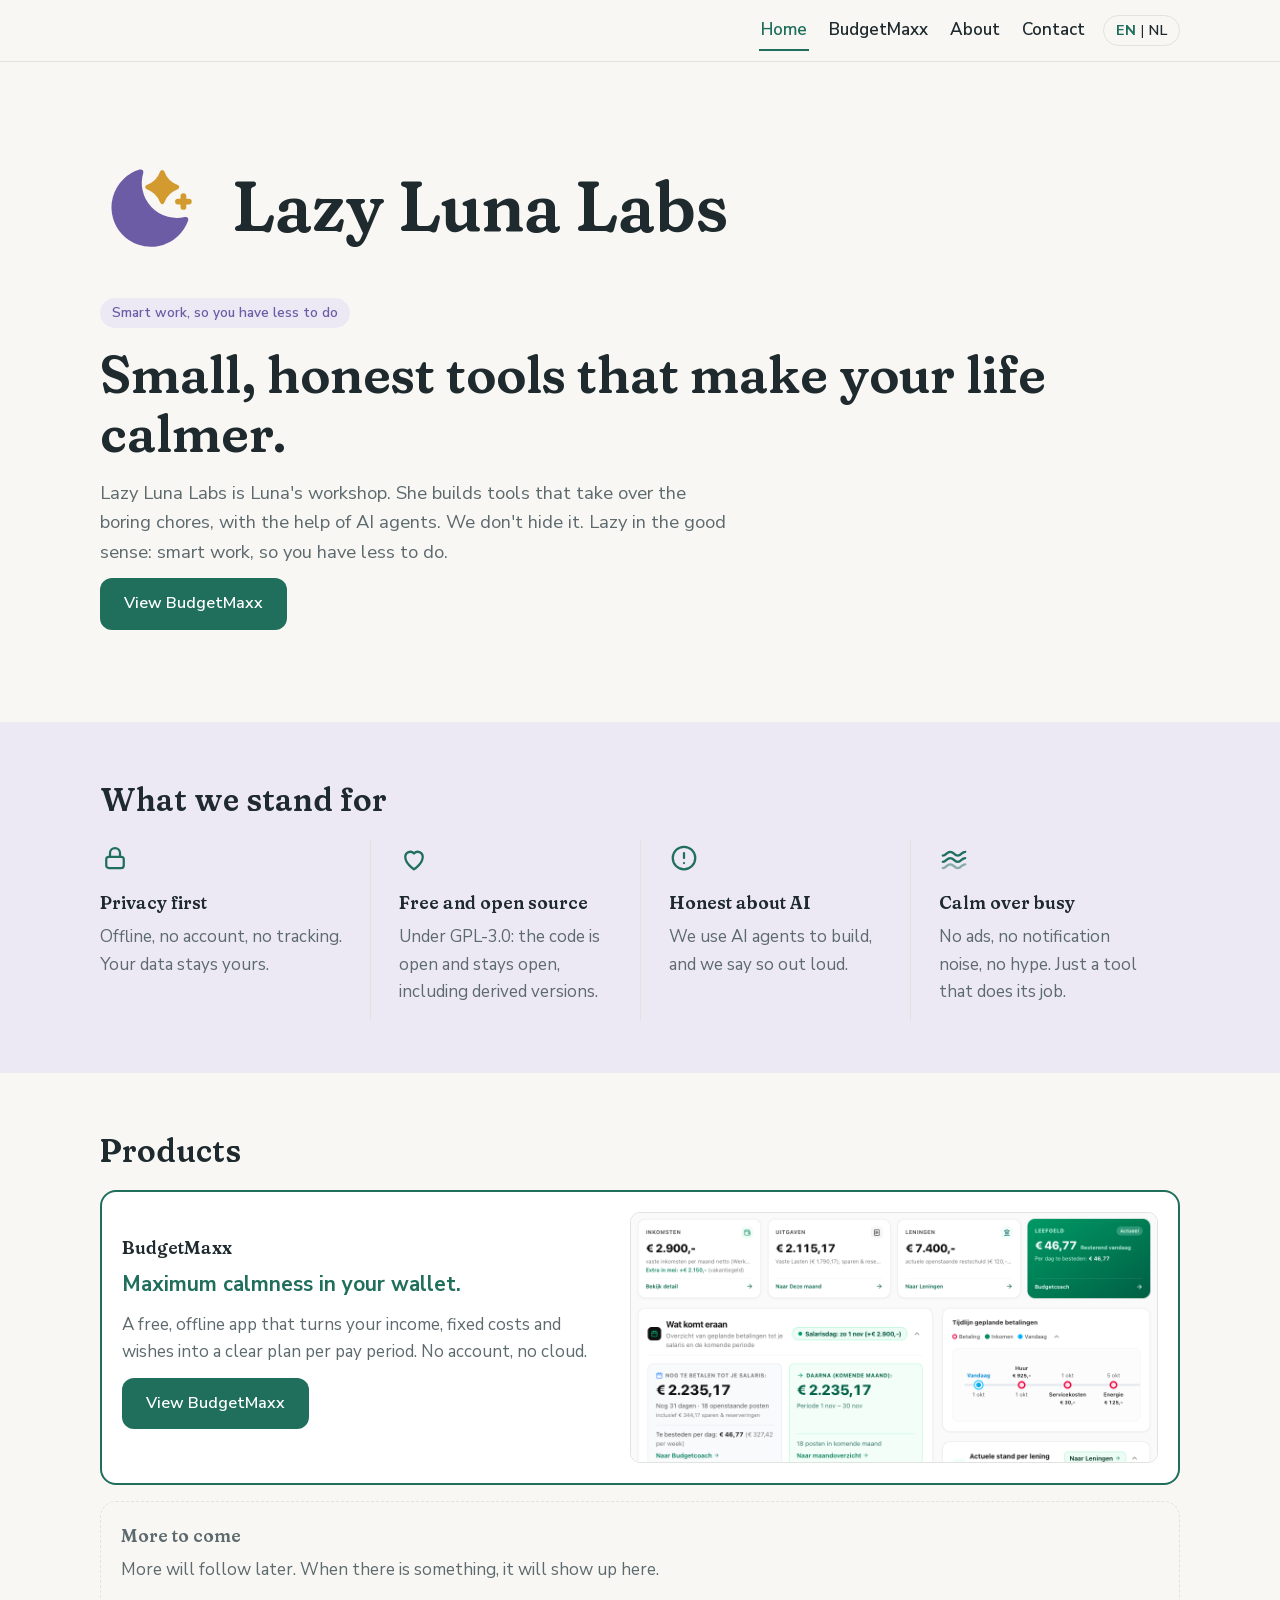
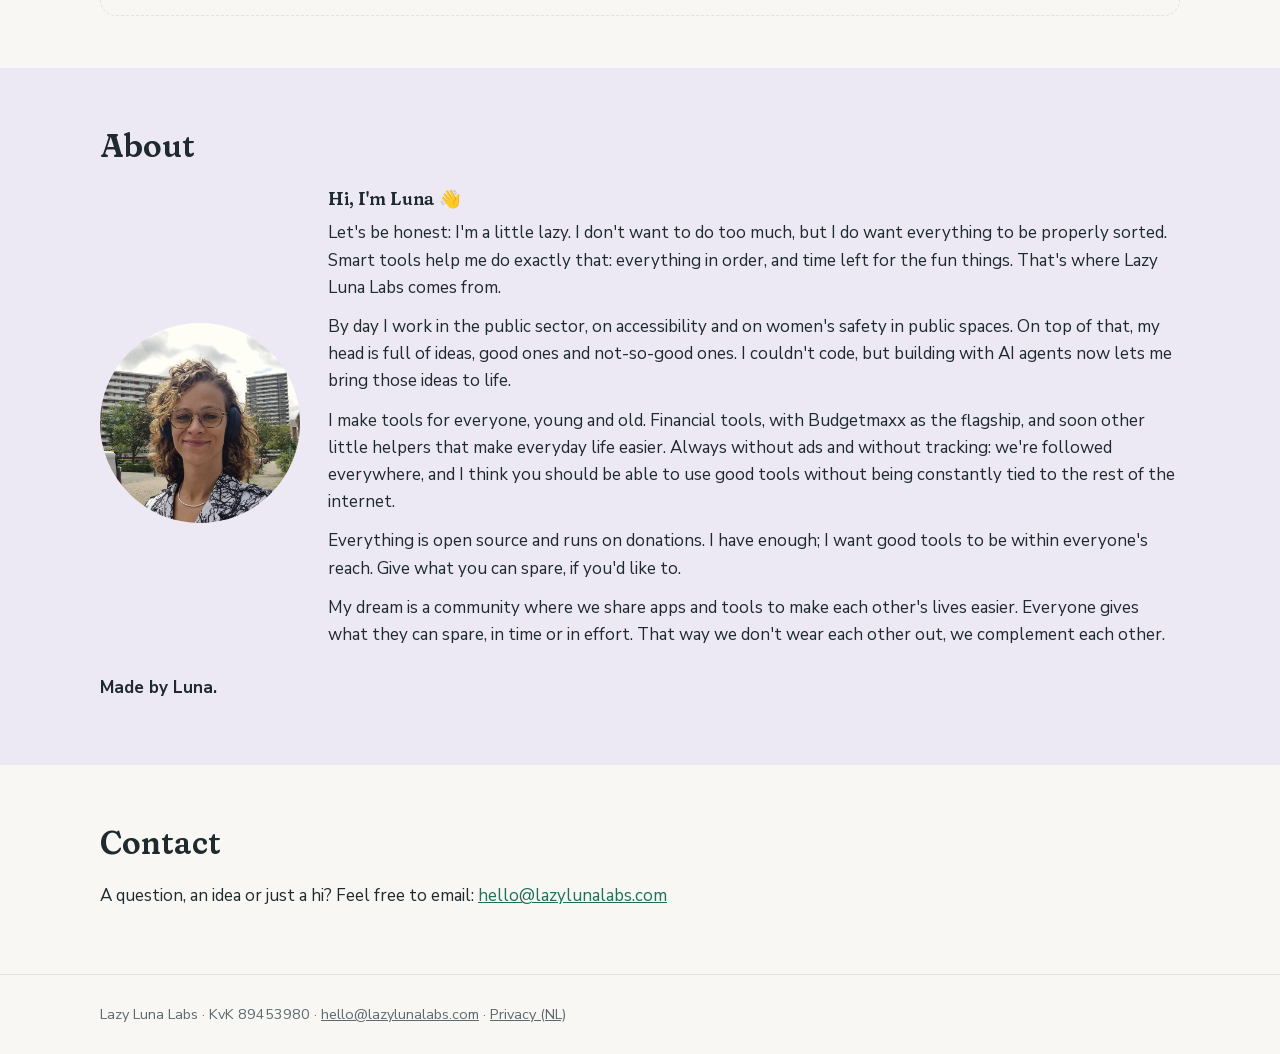
==== commit e02859b8: "feat(header): logo vloeit bij scrollen naar de kopbalk (home + BudgetMaxx, NL/EN) Co-Authored-By: Cl" ====
--- a/en/index.html
+++ b/en/index.html
@@ -9,13 +9,16 @@
 <link rel="alternate" hreflang="en" href="../en/index.html">
 <link rel="alternate" hreflang="x-default" href="../index.html">
 <link rel="stylesheet" href="../assets/site.css">
+<script>if(!matchMedia("(prefers-reduced-motion: reduce)").matches)document.documentElement.classList.add("lf")</script>
 <style>
 .prod{display:grid;gap:28px;grid-template-columns:1fr 1.1fr;align-items:center;border:2px solid var(--brand)}
 @media (max-width:760px){.prod{grid-template-columns:1fr}}
 .prod img{display:block;width:100%;height:auto;border-radius:10px;border:1px solid var(--line)}
 .soon{border-style:dashed;margin-top:16px;background:transparent;color:var(--muted)}
+#top{padding:clamp(36px,7vw,88px) 0 clamp(44px,7vw,80px)}
 </style>
 <script src="../assets/sterren.js" defer></script>
+<script src="../assets/logo-flow.js" defer></script>
 <link rel="icon" type="image/svg+xml" href="../assets/favicon.svg">
 <link rel="icon" type="image/png" sizes="32x32" href="../assets/favicon-32.png">
 <link rel="apple-touch-icon" href="../assets/apple-touch-icon.png">
@@ -30,7 +33,7 @@
 </div>
 </header>
 <main id="main">
-<section id="top"><div class="w"><span class="badge">Smart work, so you have less to do</span><h1>Small, honest tools that make your life calmer.</h1><p class="lead muted">Lazy Luna Labs is Luna's workshop. She builds tools that take over the boring chores, with the help of AI agents. We don't hide it. Lazy in the good sense: smart work, so you have less to do.</p><p><a class="btn" href="budgetmaxx/index.html">View BudgetMaxx</a></p></div></section>
+<section id="top"><div class="w"><div class="hero-logo" aria-hidden="true"><span class="big-logo"><svg viewBox="0 0 32 32" aria-hidden="true"><path class="lm" d="M12.6 5.4A11.4 11.4 0 1 0 26.6 20.2A11.8 11.8 0 0 1 12.6 5.4Z"/><path class="ls" d="M19.4 5.4Q20.6 8.8 24.0 10.0Q20.6 11.2 19.4 14.6Q18.2 11.2 14.8 10.0Q18.2 8.8 19.4 5.4Z"/><path class="ls lp" d="M26.0 12.8V16.2M24.3 14.5H27.7"/></svg><span>Lazy Luna Labs</span></span></div><span class="badge">Smart work, so you have less to do</span><h1>Small, honest tools that make your life calmer.</h1><p class="lead muted">Lazy Luna Labs is Luna's workshop. She builds tools that take over the boring chores, with the help of AI agents. We don't hide it. Lazy in the good sense: smart work, so you have less to do.</p><p><a class="btn" href="budgetmaxx/index.html">View BudgetMaxx</a></p></div></section>
 <section class="alt"><div class="w"><h2>What we stand for</h2><div class="values"><div><svg width="30" height="30" viewBox="0 0 24 24" fill="none" stroke="currentColor" stroke-width="1.8" stroke-linecap="round" stroke-linejoin="round" aria-hidden="true"><rect x="5" y="11" width="14" height="9" rx="2"/><path d="M8 11V8a4 4 0 0 1 8 0v3"/></svg><h3>Privacy first</h3><p class="muted">Offline, no account, no tracking. Your data stays yours.</p></div><div><svg width="30" height="30" viewBox="0 0 24 24" fill="none" stroke="currentColor" stroke-width="1.8" stroke-linecap="round" stroke-linejoin="round" aria-hidden="true"><path d="M12 21s-7-4.4-7-10a4 4 0 0 1 7-2.6A4 4 0 0 1 19 11c0 5.600-7 10-7 10z"/></svg><h3>Free and open source</h3><p class="muted">Under GPL-3.0: the code is open and stays open, including derived versions.</p></div><div><svg width="30" height="30" viewBox="0 0 24 24" fill="none" stroke="currentColor" stroke-width="1.8" stroke-linecap="round" stroke-linejoin="round" aria-hidden="true"><circle cx="12" cy="12" r="9"/><path d="M12 8v4M12 16h.01"/></svg><h3>Honest about AI</h3><p class="muted">We use AI agents to build, and we say so out loud.</p></div><div><svg width="30" height="30" viewBox="0 0 24 24" fill="none" stroke="currentColor" stroke-width="1.8" stroke-linecap="round" stroke-linejoin="round" aria-hidden="true"><path d="M3 15c3 0 3-3 6-3s3 3 6 3 3-3 6-3"/><path d="M3 20c3 0 3-3 6-3s3 3 6 3 3-3 6-3" opacity=".5"/><path d="M3 10c3 0 3-3 6-3s3 3 6 3 3-3 6-3"/></svg><h3>Calm over busy</h3><p class="muted">No ads, no notification noise, no hype. Just a tool that does its job.</p></div></div></div></section>
 <section id="budgetmaxx"><div class="w"><h2>Products</h2>
 <div class="card prod"><div><h3>BudgetMaxx</h3><p class="slogan">Maximum calmness in your wallet.</p><p class="muted">A free, offline app that turns your income, fixed costs and wishes into a clear plan per pay period. No account, no cloud.</p><p><a class="btn" href="budgetmaxx/index.html">View BudgetMaxx</a></p></div>
--- a/assets/site.css
+++ b/assets/site.css
@@ -127,3 +127,22 @@
 .values svg{color:var(--brand);margin-bottom:8px}
 @media (max-width:900px){.values{grid-template-columns:1fr 1fr;row-gap:28px}.values>div:nth-child(odd){padding-left:0;border-left:0}}
 @media (max-width:560px){.values{grid-template-columns:1fr;row-gap:0}.values>div{padding:18px 0;border-left:0;border-top:1px solid var(--line)}.values>div:first-child{border-top:0;padding-top:0}}
+
+/* Logo-overgang (Luna, 18 okt): groot logo in de hero vloeit bij scrollen naar het kleine logo in de kopbalk.
+   Maten in em, afgeleid van .logo (svg 28px, gap 8px, tekst 1.2rem = 19.2px), zodat schalen exact op de kopbalk landt.
+   Zonder JS of bij prefers-reduced-motion: gewoon groot logo in de hero en klein logo in de kopbalk. */
+.hero-logo{margin:0 0 clamp(18px,3vw,32px)}
+.big-logo{display:inline-flex;align-items:center;gap:calc(8em/19.2);font-family:'Fraunces',Georgia,serif;font-variation-settings:'SOFT' 100,'WONK' 0;font-weight:600;font-size:clamp(2.1rem,7.4vw,4.4rem);line-height:1.6;color:var(--htext);white-space:nowrap;position:relative;z-index:41;pointer-events:none;transform-origin:0 0}
+.big-logo svg{flex:none;width:calc(28em/19.2);height:calc(28em/19.2)}
+.big-logo.bmx{font-size:clamp(2rem,6.6vw,3.6rem)}
+.bmb{fill:var(--brand)}
+.bmp{fill:#d39b2f}
+@media (prefers-color-scheme:dark){.bmp{fill:#f0c46a}}
+.lf .big-logo{will-change:transform,opacity}
+.lf .site-header .logo{opacity:0}
+.site-header .logo:focus-visible{opacity:1!important}
+/* BudgetMaxx-logo glijdt ONDER de kopbalk (met broodkruimelbalk) door en vloeit over in het Lazy Luna Labs-logo */
+.big-logo.bmx{z-index:39}
+/* telefoon: logo glijdt onder de tweerijige kopbalk door (niet over de menurij heen); kopbalk zonder BudgetMaxx-balk is maar twee rijen, die mag vastplakken (dan werkt de logo-overgang ook daar);
+   met BudgetMaxx-balk blijft hij los en staat het logo gewoon groot in de hero en klein in de kopbalk */
+@media (max-width:760px){.site-header:not(:has(.subbar)){position:sticky}.big-logo{z-index:39}.lf .in-budgetmaxx .site-header .logo{opacity:1}}
